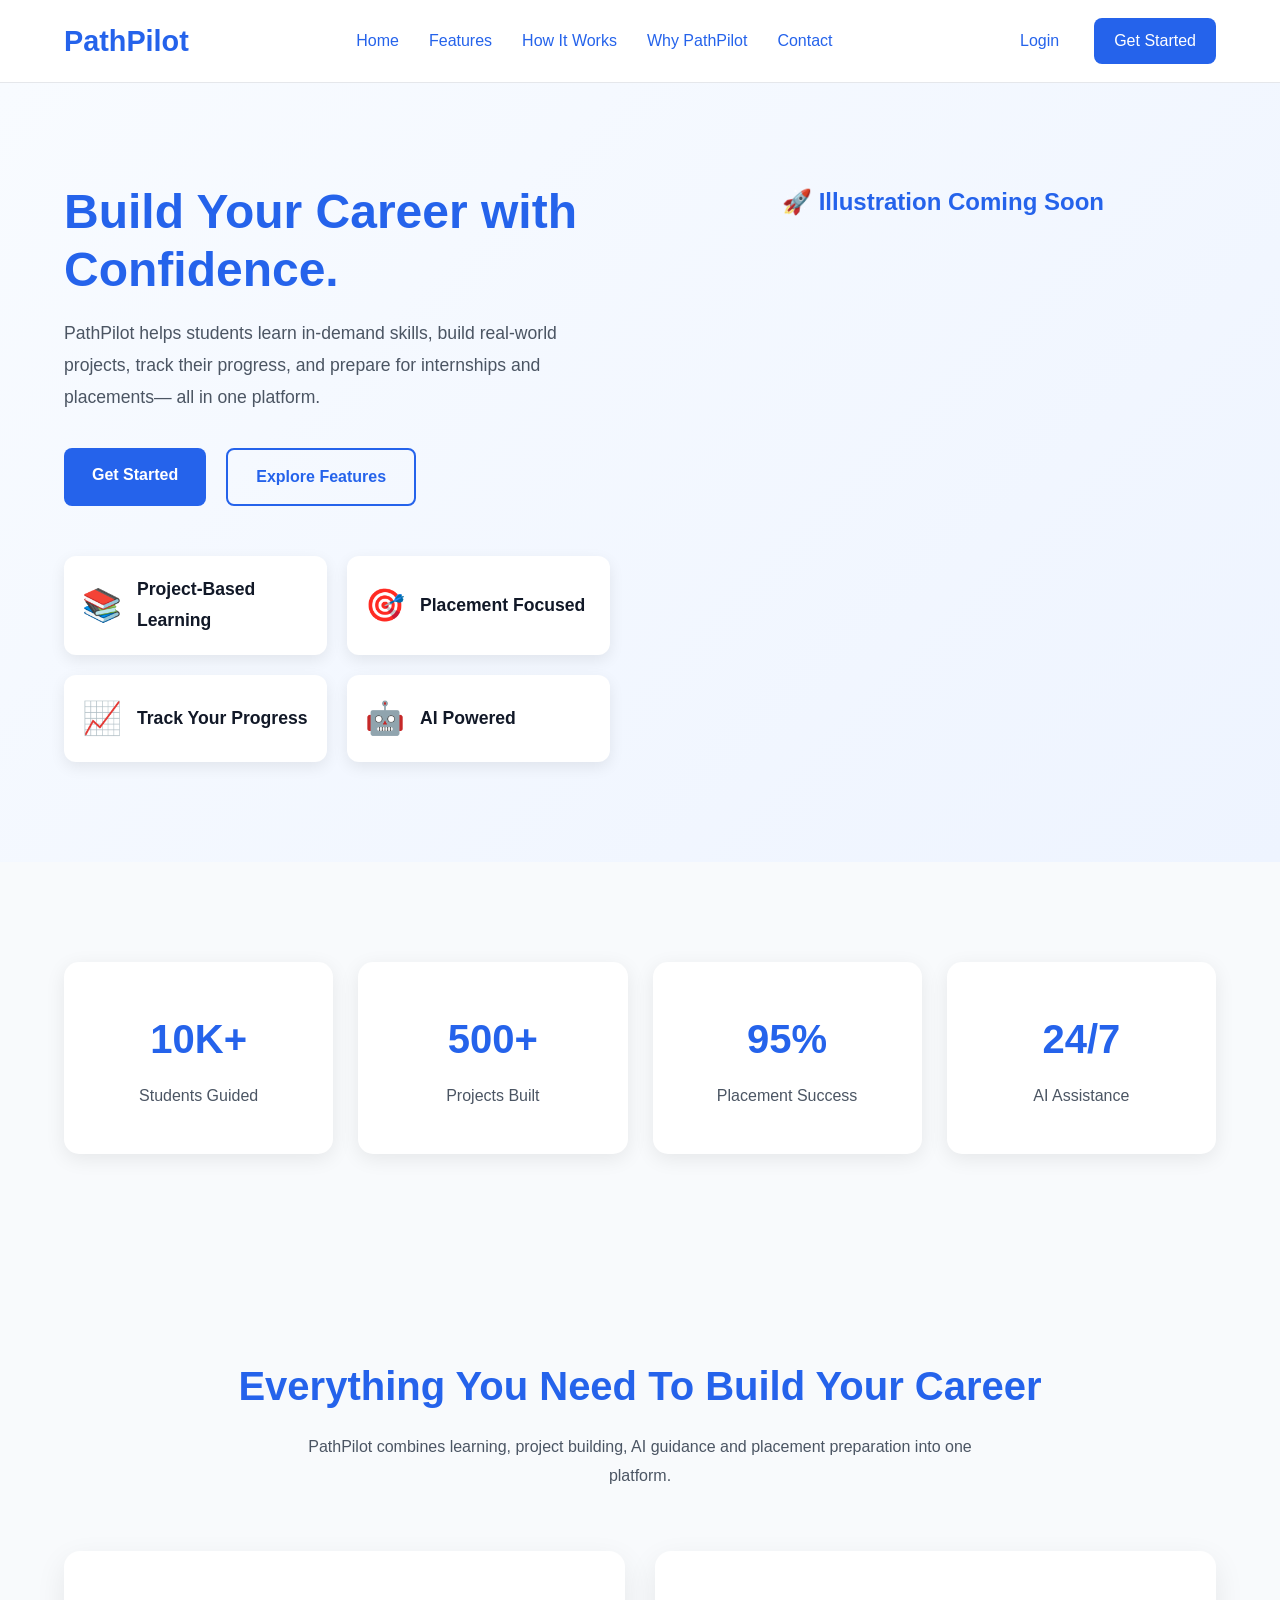
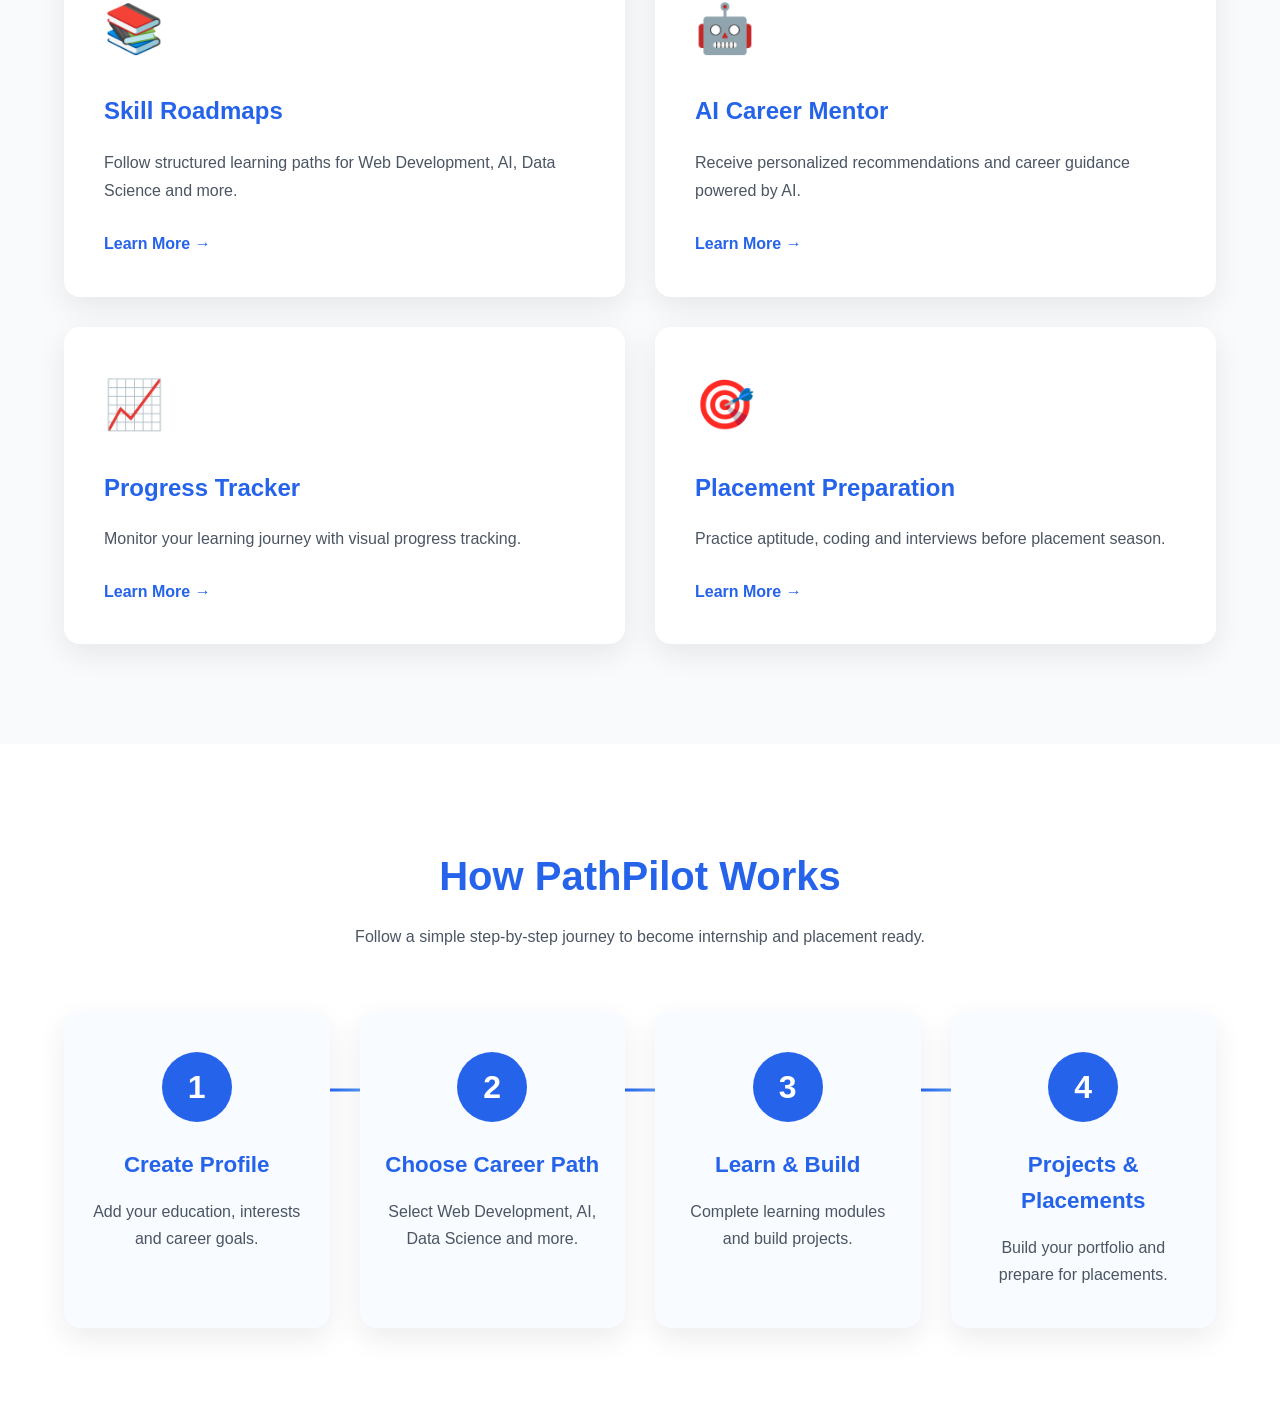
==== frontend/index.html @ 49757260 "feat: complete landing page sections through how-it-works" ====
<!DOCTYPE html>
<html lang="en">
<head>
    <meta charset="UTF-8">
    <meta name="viewport" content="width=device-width, initial-scale=1.0">
    <title>PathPilot | Your Personalized Career Development Hub</title>
    <link rel="stylesheet" href="assets/css/style.css">
</head>
<body>

    <!-- Header -->
    <header>
      <nav class="navbar">
        <div class="container">

          <div class="logo">
            <h1><a href="index.html">PathPilot</a></h1>
          </div>

          <ul class="nav-links">
              <li><a href="#hero">Home</a></li>
              <li><a href="#features">Features</a></li>
              <li><a href="#how-it-works">How It Works</a></li>
              <li><a href="#why-pathpilot">Why PathPilot</a></li>
              <li><a href="#contact">Contact</a></li>
          </ul>

            <div class="nav-buttons">
                <a href="pages/login.html" class="btn-login">Login</a>
                <a href="pages/register.html" class="btn-primary">Get Started</a>
            </div>

        </div>
      </nav>

    </header>

    <!-- Main Content -->
    <main>

        <!-- Hero Section -->
        <!-- ================= HERO SECTION ================= -->
      <section id="hero">

          <div class="container">

              <div class="hero-content">

                  <!-- LEFT COLUMN -->
                  <div class="hero-text">

                      <h2>Build Your Career with Confidence.</h2>

                      <p>
                          PathPilot helps students learn in-demand skills,
                          build real-world projects, track their progress,
                          and prepare for internships and placements—
                          all in one platform.
                      </p>

                      <div class="hero-buttons">
                          <a href="#" class="btn-primary">Get Started</a>
                          <a href="#" class="btn-secondary">Explore Features</a>
                      </div>

                      <div class="hero-features">

                        <div class="feature-card">
                            <span>📚</span>
                            <p>Project-Based Learning</p>
                        </div>

                        <div class="feature-card">
                            <span>🎯</span>
                            <p>Placement Focused</p>
                        </div>

                        <div class="feature-card">
                            <span>📈</span>
                            <p>Track Your Progress</p>
                        </div>

                        <div class="feature-card">
                            <span>🤖</span>
                            <p>AI Powered</p>
                        </div>

                      </div>

                  </div>

                  <!-- RIGHT COLUMN -->
                  <div class="hero-image">

                      <h2>🚀 Illustration Coming Soon</h2>

                  </div>

              </div>

          </div>

      </section>

      <section id="statistics">

    <div class="container">

        <div class="stats-grid">

            <div class="stat-card">
                <h3>10K+</h3>
                <p>Students Guided</p>
            </div>

            <div class="stat-card">
                <h3>500+</h3>
                <p>Projects Built</p>
            </div>

            <div class="stat-card">
                <h3>95%</h3>
                <p>Placement Success</p>
            </div>

            <div class="stat-card">
                <h3>24/7</h3>
                <p>AI Assistance</p>
            </div>

        </div>

    </div>

  </section>


        <!-- Features Section -->
        <section id="features">

          <div class="container">

              <div class="section-heading">

                  <h2>Everything You Need To Build Your Career</h2>

                  <p>
                      PathPilot combines learning, project building,
                      AI guidance and placement preparation into one platform.
                  </p>

              </div>

              <div class="features-grid">

                  <div class="feature-box">

                      <div class="feature-icon">📚</div>

                      <h3>Skill Roadmaps</h3>

                      <p>
                          Follow structured learning paths for Web Development,
                          AI, Data Science and more.
                      </p>

                      <a href="#">Learn More →</a>

                  </div>

                  <div class="feature-box">

                      <div class="feature-icon">🤖</div>

                      <h3>AI Career Mentor</h3>

                      <p>
                          Receive personalized recommendations and career
                          guidance powered by AI.
                      </p>

                      <a href="#">Learn More →</a>

                  </div>

                  <div class="feature-box">

                      <div class="feature-icon">📈</div>

                      <h3>Progress Tracker</h3>

                      <p>
                          Monitor your learning journey with visual progress
                          tracking.
                      </p>

                      <a href="#">Learn More →</a>

                  </div>

                  <div class="feature-box">

                      <div class="feature-icon">🎯</div>

                      <h3>Placement Preparation</h3>

                      <p>
                          Practice aptitude, coding and interviews before
                          placement season.
                      </p>

                      <a href="#">Learn More →</a>

                  </div>

              </div>

          </div>

      </section>

        <!-- How It Works Section -->
        <section id="how-it-works">

            <div class="container">

                <div class="section-heading">

                    <h2>How PathPilot Works</h2>

                    <p>
                        Follow a simple step-by-step journey to become
                        internship and placement ready.
                    </p>

                </div>

                <div class="timeline">

                    <div class="step">
                        <div class="step-number">1</div>
                        <h3>Create Profile</h3>
                        <p>
                            Add your education, interests and career goals.
                        </p>
                    </div>

                    <div class="step">
                        <div class="step-number">2</div>
                        <h3>Choose Career Path</h3>
                        <p>
                            Select Web Development, AI, Data Science and more.
                        </p>
                    </div>

                    <div class="step">
                        <div class="step-number">3</div>
                        <h3>Learn & Build</h3>
                        <p>
                            Complete learning modules and build projects.
                        </p>
                    </div>

                    <div class="step">
                        <div class="step-number">4</div>
                        <h3>Projects & Placements</h3>
                        <p>
                            Build your portfolio and prepare for placements.
                        </p>
                    </div>

                </div>

            </div>

        </section>

        <!-- Why Choose PathPilot -->
        <section id="why-pathpilot">

        </section>

        <!-- Call To Action -->
        <section id="cta">

        </section>

    </main>

    <!-- Footer -->
    <footer>

    </footer>

</body>
</html>
---- frontend/assets/css/style.css ----
/* ==========================================
   VARIABLES
========================================== */

:root{
    --primary-color:#2563eb;
    --primary-hover:#1d4ed8;

    --text-dark:#111827;
    --text-light:#4b5563;

    --background:#f8fbff;
    --card-bg:#ffffff;

    --card-radius:16px;

    --shadow:0 10px 30px rgba(0,0,0,0.08);
}

/* ===========================
   CSS RESET
=========================== */

* {
    margin: 0;
    padding: 0;
    box-sizing: border-box;
}

/* ===========================
   GLOBAL STYLES
=========================== */

/* ==========================================
   CONTAINER
========================================== */

.container{
    width:90%;
    max-width:1200px;
    margin:0 auto;
}
body {
    font-family: Arial, sans-serif;
    background-color: #f8fafc;
    color:var(--primary-color);
    line-height: 1.6;
}



/* ==========================================
   NAVBAR
========================================== */

.navbar {
    background-color: white;
    border-bottom: 1px solid #e5e7eb;
}

.navbar .container {
    display: flex;
    justify-content: space-between;
    align-items: center;
    padding: 18px 0;
}


/* ===========================
   NAVIGATION LINKS
=========================== */

.nav-links {
    display: flex;
    list-style: none;
    gap: 30px;
}

.nav-links a {
    text-decoration: none;
    color:var(--primary-color);
    font-weight: 500;
    transition: color 0.3s ease;
}

.nav-links a:hover {
    color:var(--primary-color);
}
/* ===========================
   NAVIGATION BUTTONS
=========================== */

.nav-buttons {
    display: flex;
    gap: 15px;
}

.nav-buttons a {
    text-decoration: none;
    padding: 10px 20px;
    border-radius: 8px;
    font-weight: 500;
}

.nav-buttons a:first-child {
    color:var(--primary-color);
}

.nav-buttons a:last-child {
    background-color: #2563eb;
    color: white;
}


.logo a {
    text-decoration: none;
    color: #2563eb;
    font-size: 1.8rem;
    font-weight: bold;
}

/* ==========================================
   HERO SECTION
========================================== */

#hero{
    padding:80px 0;
    background: linear-gradient(
        135deg,
        #f8fbff 0%,
        #eef4ff 100%
    );
}

.hero-content{
    display:flex;
    justify-content:space-between;
    align-items:center;
    gap:60px;
}

.hero-text{
    flex:1;
}

.hero-image{
    flex:1;
    display:flex;
    justify-content:center;
    align-items:center;
}

/* ==========================================
   HERO TEXT
========================================== */

.hero-text h2{
    font-size:3rem;
    line-height:1.2;
    margin-bottom:20px;
}

.hero-text p{
    font-size:1.1rem;
    color:#4b5563;
    line-height:1.8;
    max-width:520px;
    margin-bottom:35px;
}

.hero-buttons{
    display:flex;
    gap:20px;
}

.btn-primary,
.btn-secondary{
    text-decoration:none;
    padding:14px 28px;
    border-radius:8px;
    font-weight:600;
    transition:
      background-color 0.3s ease,
      color 0.3s ease;
}

.btn-primary{
    background:#2563eb;
    color:white;
}

.btn-secondary{
    border:2px solid #2563eb;
    color:#2563eb;
}

.btn-primary:hover{
    background:#1d4ed8;
}

.btn-secondary:hover{
    background:#2563eb;
    color:white;
}



/* ==========================================
   HERO FEATURES
========================================== */

.hero-features{
    display:grid;
    grid-template-columns:repeat(2,1fr);
    gap:20px;
    margin-top:50px;
}

.feature-card{
    display:flex;
    align-items:center;
    gap:15px;
    padding:18px;
    background:#ffffff;
    border-radius:12px;
    box-shadow:0 5px 15px rgba(0,0,0,0.08);

    transition:
        transform 0.3s ease,
        box-shadow 0.3s ease;
}

.feature-card:hover{
    transform:translateY(-8px);

    box-shadow:0 15px 30px rgba(37,99,235,0.15);

    cursor:pointer;
}
.feature-card span{
    font-size:2rem;
}

.feature-card p{
    margin:0;
    color:#111827;
    font-weight:600;
}
.hero-content{
  align-items:flex-start;
}

/* ==========================================
   HERO SECTION
========================================== */

#hero{
    padding: 100px 0;

    background: linear-gradient(
        135deg,
        #f8fbff 0%,
        #eef4ff 100%
    );
}

/* ==========================================
   STATISTICS SECTION
========================================== */

#statistics{
    padding:100px 0;
}

.stats-grid{
    display:grid;
    grid-template-columns:repeat(4,1fr);
    gap:25px;
}

.stat-card{

    background:white;

    padding:45px 25px;

    border-radius:15px;

    text-align:center;

    box-shadow:0 5px 20px rgba(0,0,0,0.08);

    transition:
        transform 0.3s ease,
        box-shadow 0.3s ease;
}

.stat-card:hover{

    transform:translateY(-8px);

    box-shadow:0 15px 35px rgba(37,99,235,0.15);

}

.stat-card h3{

    font-size:2.5rem;

    color:#2563eb;

    margin-bottom:12px;
}

.stat-card p{

    color:#4b5563;

    font-size:1rem;

    font-weight:500;
}

/* ==========================================
   FEATURES SECTION
========================================== */

#features{
    padding:100px 0;
}

.section-heading{
    text-align:center;
    margin-bottom:60px;
}

.section-heading h2{
    font-size:2.5rem;
    margin-bottom:15px;
}

.section-heading p{
    max-width:700px;
    margin:0 auto;
    color:#4b5563;
    line-height:1.8;
}

.features-grid{

    display:grid;

    grid-template-columns:repeat(2,1fr);

    gap:30px;

}

.feature-box{

    background:white;

    padding:40px;

    border-radius:16px;

    box-shadow:0 10px 30px rgba(0,0,0,0.08);

    transition:
        transform .3s ease,
        box-shadow .3s ease;

}

.feature-box:hover{

    transform:translateY(-10px);

    box-shadow:0 20px 40px rgba(37,99,235,.15);

}

.feature-icon{

    font-size:3rem;

    margin-bottom:25px;

}

.feature-box h3{

    margin-bottom:18px;

    font-size:1.5rem;

}

.feature-box p{

    color:#4b5563;

    line-height:1.8;

    margin-bottom:25px;

}

.feature-box a{

    text-decoration:none;

    color:#2563eb;

    font-weight:600;

}

/* ==========================================
   HOW IT WORKS
========================================== */

#how-it-works{
    padding:100px 0;
    background:#ffffff;
}

.timeline{

    display:grid;

    grid-template-columns:repeat(4,1fr);

    gap:30px;

    margin-top:60px;

}
.step{

    position:relative;

    text-align:center;

    padding:40px 25px;

    background:#f8fbff;

    border-radius:16px;

    box-shadow:0 10px 30px rgba(0,0,0,.08);

    transition:
        transform .3s ease,
        box-shadow .3s ease;

}

.step:hover{

    transform:translateY(-8px);

    box-shadow:0 20px 40px rgba(37,99,235,.15);

}
.step-number{

    width:70px;

    height:70px;

    margin:0 auto 25px;

    border-radius:50%;

    background:#2563eb;

    color:white;

    display:flex;

    justify-content:center;

    align-items:center;

    font-size:2rem;

    font-weight:700;

}

.step h3{

    margin-bottom:15px;

    font-size:1.4rem;

}

.step p{

    color:#4b5563;

    line-height:1.7;

}

.step::after{

    content:"";

    position:absolute;

    top:78px;

    left:100%;

    transform:translateY(-50%);

    width:40px;

    height:3px;

    background:linear-gradient(
    to right,
    #2563eb,
    #60a5fa
);
}
.step:last-child::after{

    display:none;

}
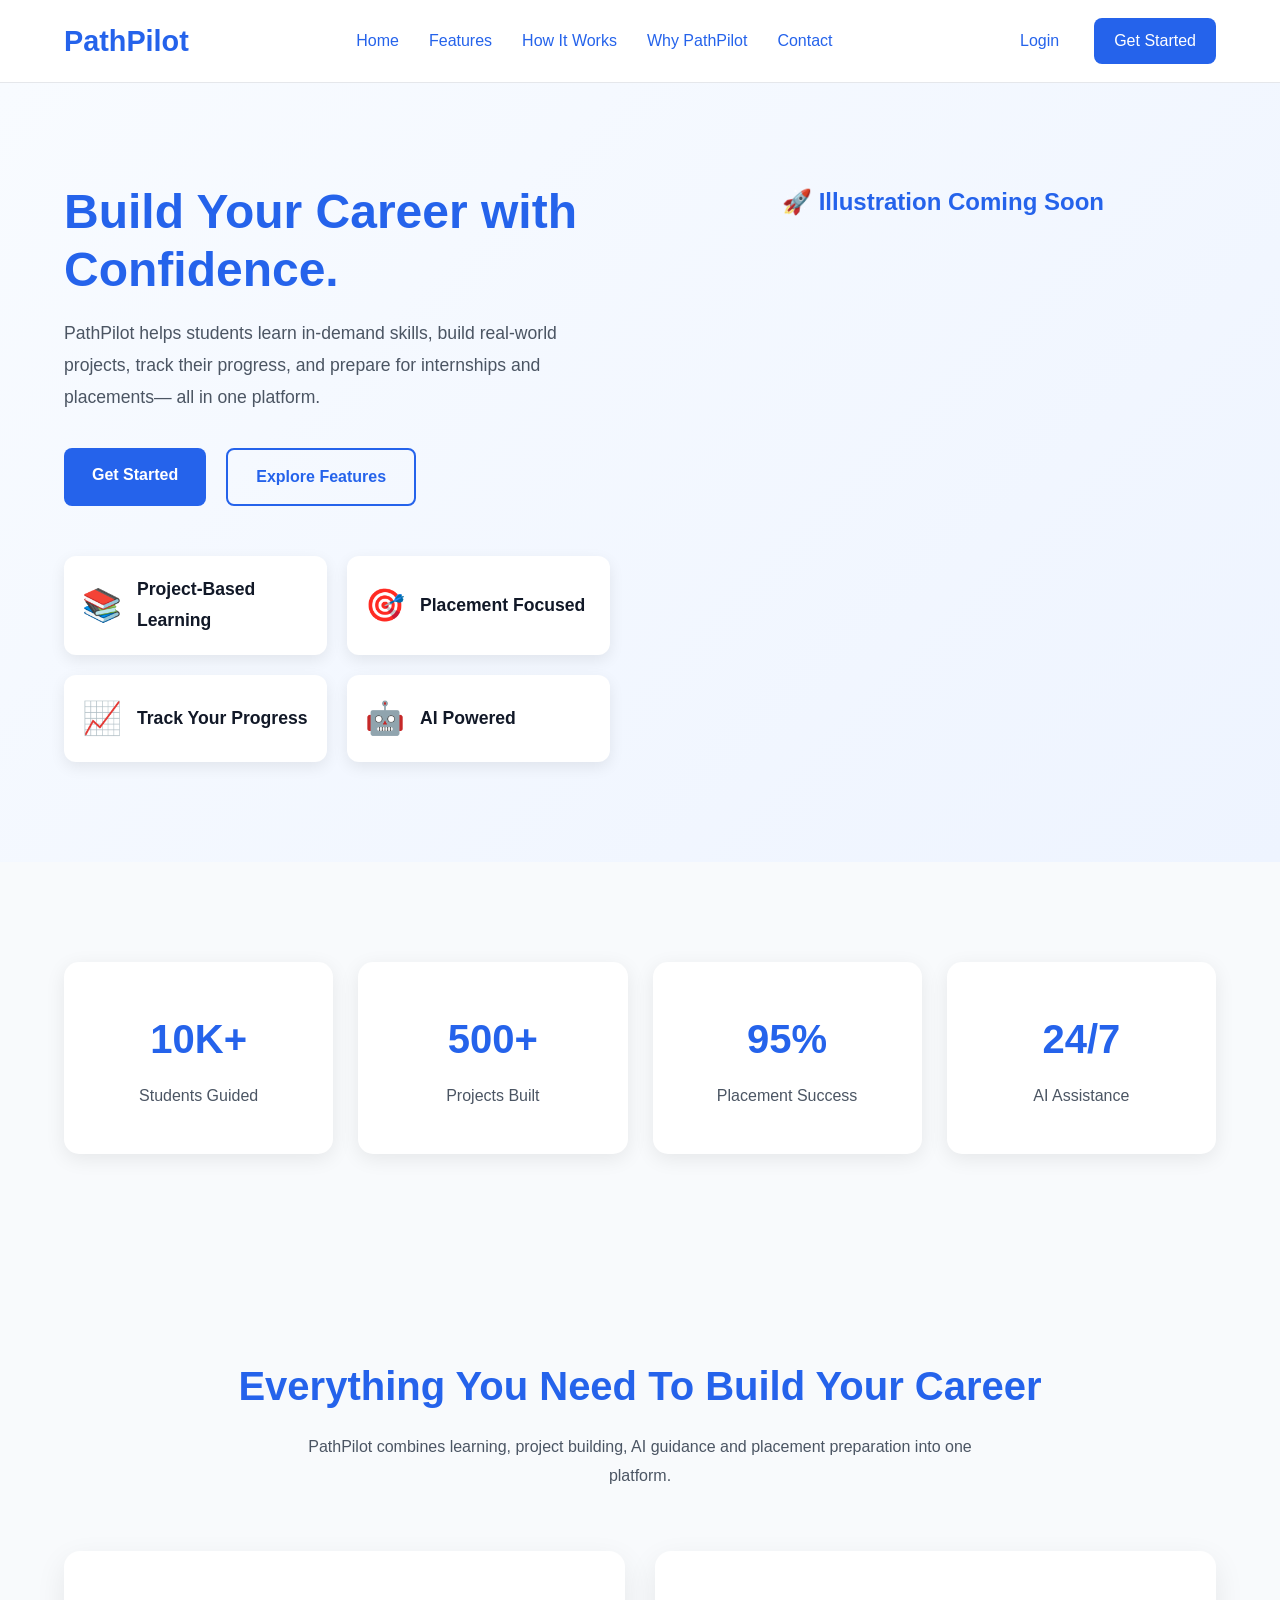
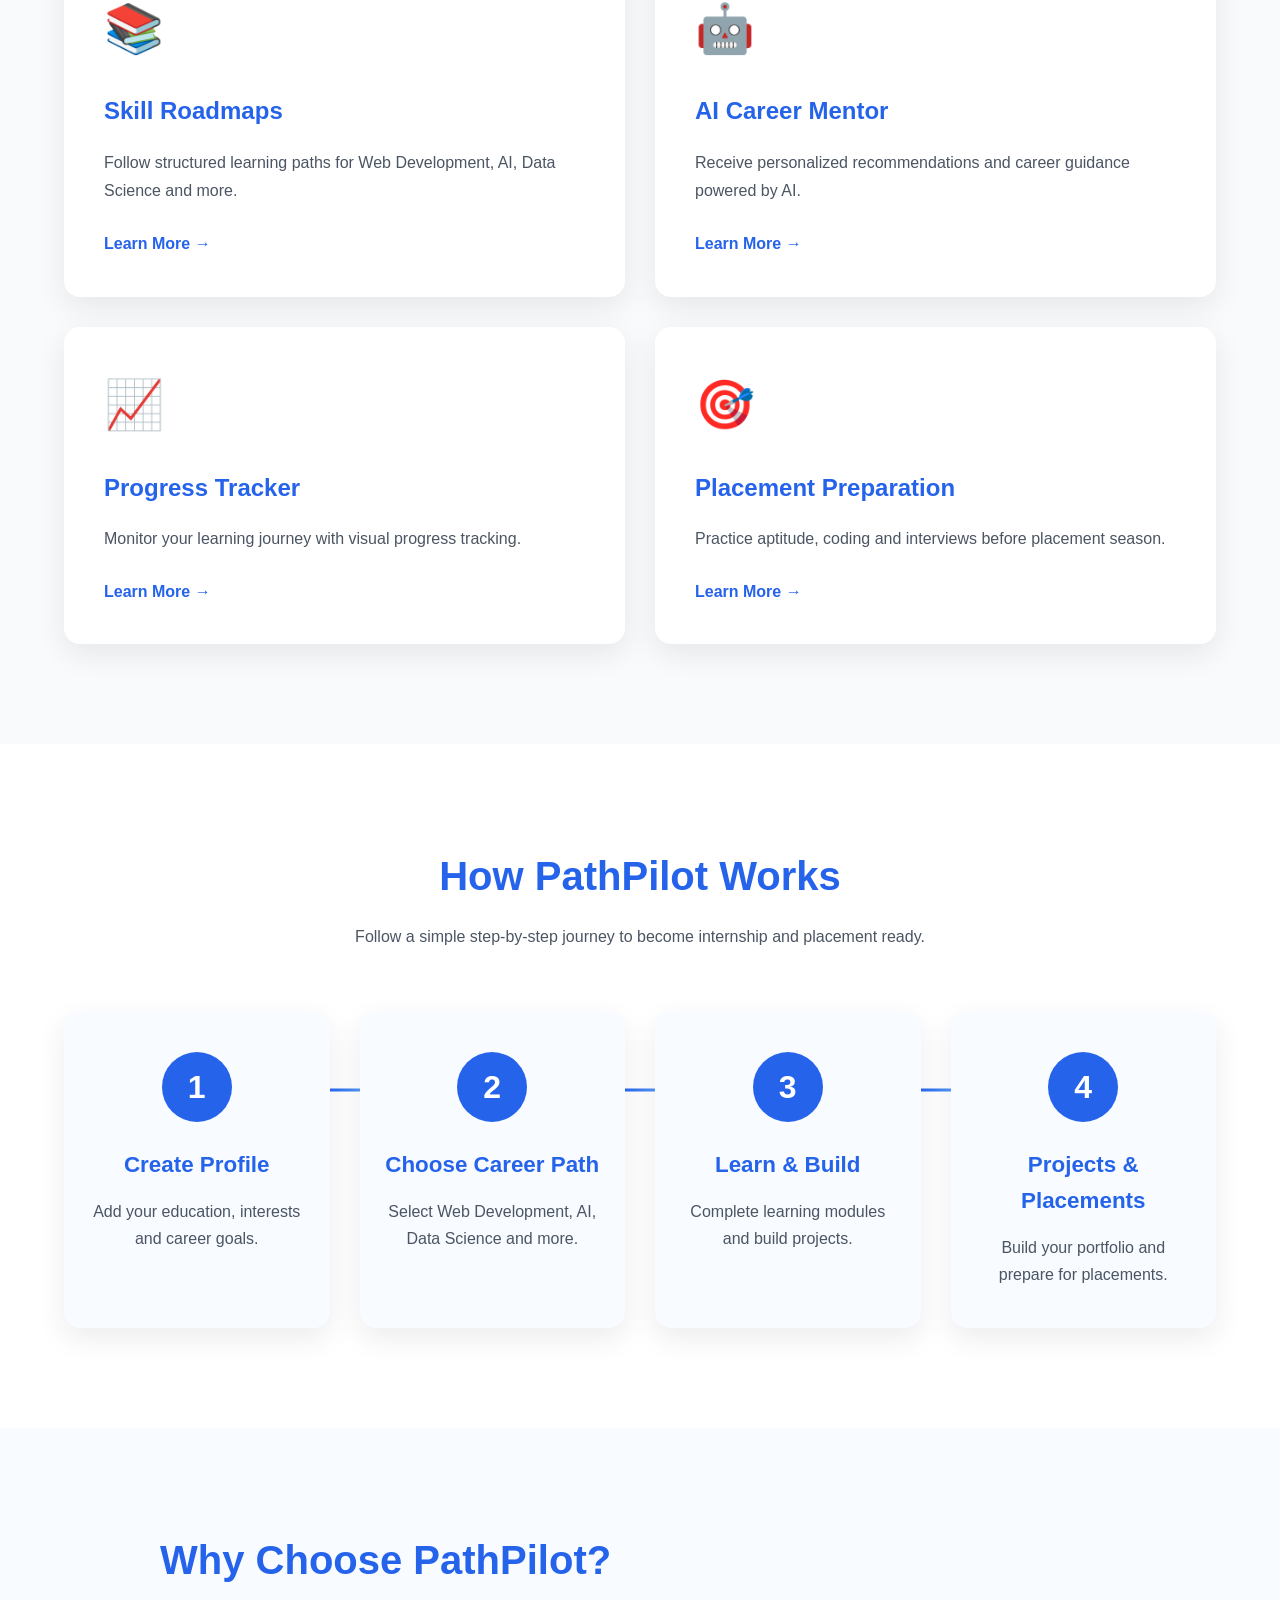
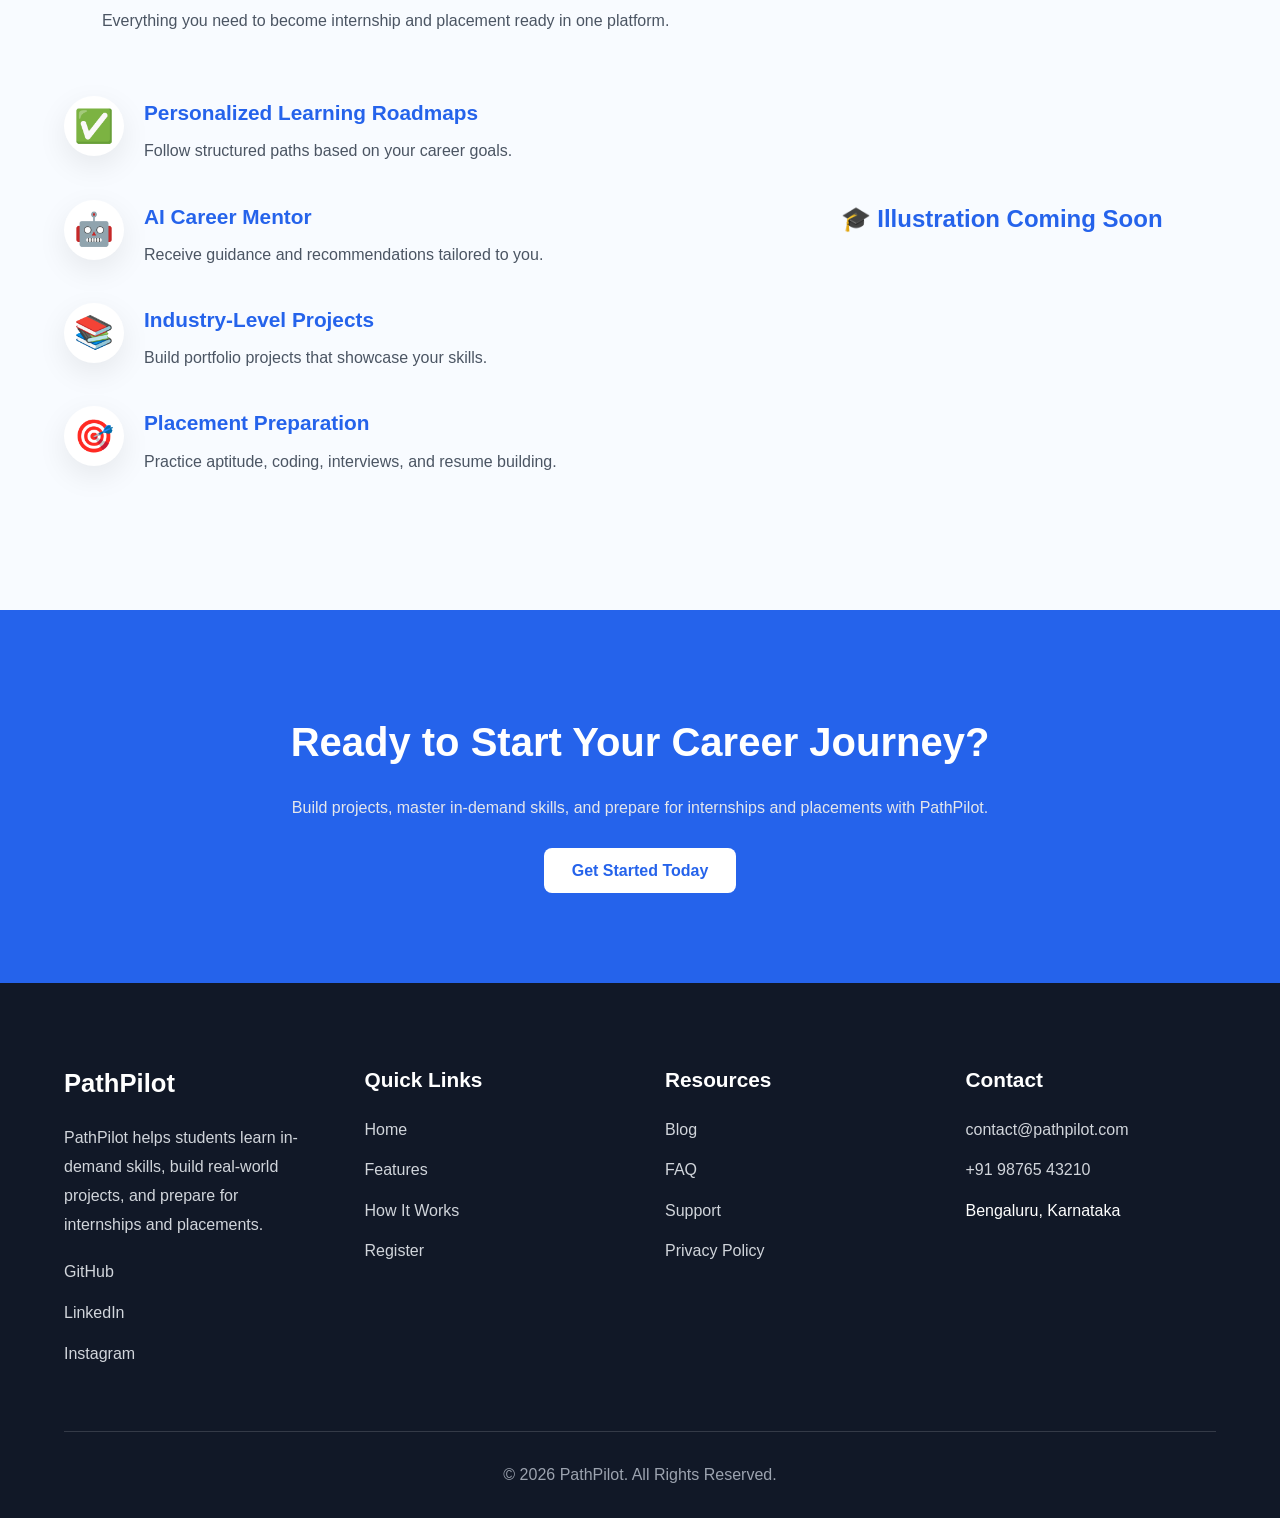
==== commit 85de8191: "feat: complete desktop landing page" ====
--- a/frontend/index.html
+++ b/frontend/index.html
@@ -278,11 +278,97 @@
         <!-- Why Choose PathPilot -->
         <section id="why-pathpilot">
 
+            <div class="container">
+
+                <div class="why-content">
+
+                    <div class="why-text">
+
+                        <div class="section-heading">
+                            <h2>Why Choose PathPilot?</h2>
+
+                            <p>
+                                Everything you need to become internship
+                                and placement ready in one platform.
+                            </p>
+                        </div>
+
+                        <div class="benefit">
+
+                            <div class="benefit-icon">✅</div>
+
+                            <div class="benefit-text">
+                                <h3>Personalized Learning Roadmaps</h3>
+                                <p>Follow structured paths based on your career goals.</p>
+                            </div>
+
+                        </div>
+
+                        <div class="benefit">
+
+                            <div class="benefit-icon">🤖</div>
+
+                            <div class="benefit-text">
+                                <h3>AI Career Mentor</h3>
+                                <p>Receive guidance and recommendations tailored to you.</p>
+                            </div>
+
+                        </div>
+
+                        <div class="benefit">
+
+                            <div class="benefit-icon">📚</div>
+
+                            <div class="benefit-text">
+                                <h3>Industry-Level Projects</h3>
+                                <p>Build portfolio projects that showcase your skills.</p>
+                            </div>
+
+                        </div>
+
+                        <div class="benefit">
+
+                            <div class="benefit-icon">🎯</div>
+
+                            <div class="benefit-text">
+                                <h3>Placement Preparation</h3>
+                                <p>Practice aptitude, coding, interviews, and resume building.</p>
+                            </div>
+
+                        </div>
+
+                    </div>
+
+                    <div class="why-image">
+
+                        <h2>🎓 Illustration Coming Soon</h2>
+
+                    </div>
+
+                </div>
+
+            </div>
+
         </section>
 
         <!-- Call To Action -->
         <section id="cta">
-
+            <div class="container">
+                <div class="cta-content">
+
+                    <h2>Ready to Start Your Career Journey?</h2>
+
+                    <p>
+                        Build projects, master in-demand skills, and prepare for internships
+                        and placements with PathPilot.
+                    </p>
+
+                    <a href="pages/register.html" class="btn-primary">
+                        Get Started Today
+                    </a>
+
+                </div>
+            </div>
         </section>
 
     </main>
@@ -290,6 +376,132 @@
     <!-- Footer -->
     <footer>
 
+        <div class="container">
+
+            <div class="footer-grid">
+
+                <!-- Column 1 -->
+                <div class="footer-column">
+
+                    <h3>
+                        <a href="#hero" class="footer-logo">PathPilot</a>
+                    </h3>
+
+                    <p>
+                        PathPilot helps students learn in-demand skills,
+                        build real-world projects, and prepare for
+                        internships and placements.
+                    </p>
+
+                    <ul class="social-links">
+
+                        <li>
+                            <a href="https://github.com/https://github.com/kr-aaditya"
+                            target="_blank"
+                            rel="noopener noreferrer">
+                                GitHub
+                            </a>
+                        </li>
+
+                        <li>
+                            <a href="https://www.linkedin.com/in/https://www.linkedin.com/in/aaditya-kumar-636170346"
+                            target="_blank"
+                            rel="noopener noreferrer">
+                                LinkedIn
+                            </a>
+                        </li>
+
+                        <li>
+                            <a href="https://instagram.com/kr_aaditya4"
+                            target="_blank"
+                            rel="noopener noreferrer">
+                                Instagram
+                            </a>
+                        </li>
+
+                    </ul>
+
+                </div>
+
+                <!-- Column 2 -->
+                <div class="footer-column">
+
+                    <h3>Quick Links</h3>
+
+                    <ul>
+
+                        <li><a href="#hero">Home</a></li>
+
+                        <li><a href="#features">Features</a></li>
+
+                        <li><a href="#how-it-works">How It Works</a></li>
+
+                        <li><a href="pages/register.html">Register</a></li>
+
+                    </ul>
+
+                </div>
+
+                <!-- Column 3 -->
+                <div class="footer-column">
+
+                    <h3>Resources</h3>
+
+                    <ul>
+
+                        <li><a href="#">Blog</a></li>
+
+                        <li><a href="#">FAQ</a></li>
+
+                        <li><a href="#">Support</a></li>
+
+                        <li><a href="#">Privacy Policy</a></li>
+
+                    </ul>
+
+                </div>
+
+                <!-- Column 4 -->
+                <div class="footer-column">
+
+                    <h3>Contact</h3>
+
+                    <ul>
+
+                        <li>
+                            <a href="mailto:contact@pathpilot.com">
+                                contact@pathpilot.com
+                            </a>
+                        </li>
+
+                        <li>
+                            <a href="tel:+919876543210">
+                                +91 98765 43210
+                            </a>
+                        </li>
+
+                        <li>
+                            Bengaluru, Karnataka
+                        </li>
+
+                    </ul>
+
+                </div>
+
+            </div>
+
+            <hr>
+
+            <div class="footer-bottom">
+
+                <p>
+                    &copy; 2026 PathPilot. All Rights Reserved.
+                </p>
+
+            </div>
+
+        </div>
+
     </footer>
 
 </body>
--- a/frontend/assets/css/style.css
+++ b/frontend/assets/css/style.css
@@ -532,3 +532,245 @@
     display:none;
 
 }
+
+/* ==========================================
+   WHY CHOOSE PATHPILOT
+========================================== */
+
+#why-pathpilot{
+    padding:100px 0;
+    background:var(--background);
+}
+
+.why-content{
+
+    display:flex;
+
+    justify-content:space-between;
+
+    align-items:center;
+
+    gap:80px;
+
+}
+
+.why-text{
+
+    flex:1.2;
+
+}
+
+.why-image{
+
+    flex:0.8;
+
+    display:flex;
+
+    justify-content:center;
+
+    align-items:center;
+
+}
+.benefit{
+
+    display:flex;
+
+    align-items:flex-start;
+
+    gap:20px;
+
+    margin-bottom:35px;
+
+}
+.benefit-icon{
+
+    font-size:2rem;
+
+    width:60px;
+
+    height:60px;
+
+    background:white;
+
+    border-radius:50%;
+
+    display:flex;
+
+    justify-content:center;
+
+    align-items:center;
+
+    box-shadow:var(--shadow);
+
+    flex-shrink:0;
+
+}
+
+.benefit-text h3{
+
+    margin-bottom:8px;
+
+    font-size:1.3rem;
+
+}
+
+.benefit-text p{
+
+    color:var(--text-light);
+
+    line-height:1.7;
+
+}
+
+/* ==========================================
+   CTA SECTION
+========================================== */
+
+#cta{
+    padding:100px 0;
+    background:var(--primary-color);
+}
+
+.cta-content{
+    text-align:center;
+    color:white;
+}
+
+.cta-content h2{
+    font-size:2.5rem;
+    margin-bottom:20px;
+}
+
+.cta-content p{
+    max-width:800px;
+    margin:0 auto 35px;
+    line-height:1.8;
+    color:#e5e7eb;
+}
+.cta-content .btn-primary{
+
+    background:white;
+
+    color:var(--primary-color);
+
+}
+
+.cta-content .btn-primary:hover{
+
+    background:#f3f4f6;
+
+}
+
+/* ==========================================
+   FOOTER
+========================================== */
+
+footer{
+
+    background:#111827;
+
+    color:white;
+
+    padding:80px 0 30px;
+
+}
+
+.footer-grid{
+
+    display:grid;
+
+    grid-template-columns:repeat(4,1fr);
+
+    gap:50px;
+
+    margin-bottom:50px;
+
+}
+
+.footer-column{
+
+    display:flex;
+
+    flex-direction:column;
+
+}
+
+.footer-column h3{
+
+    margin-bottom:20px;
+
+    font-size:1.3rem;
+
+}
+
+.footer-column p{
+
+    color:#d1d5db;
+
+    line-height:1.8;
+
+    margin-bottom:20px;
+
+}
+
+.footer-column ul{
+
+    list-style:none;
+
+    padding:0;
+
+}
+
+.footer-column li{
+
+    margin-bottom:15px;
+
+}
+
+.footer-column a{
+
+    text-decoration:none;
+
+    color:#d1d5db;
+
+    transition:color .3s ease;
+
+}
+
+.footer-column a:hover{
+
+    color:white;
+
+}
+
+.footer-logo{
+
+    color:white !important;
+
+    font-size:1.6rem;
+
+    font-weight:700;
+
+}
+
+hr{
+
+    border:none;
+
+    border-top:1px solid rgba(255,255,255,.15);
+
+    margin:30px 0;
+
+}
+
+.footer-bottom{
+
+    text-align:center;
+
+}
+
+.footer-bottom p{
+
+    color:#9ca3af;
+
+}
